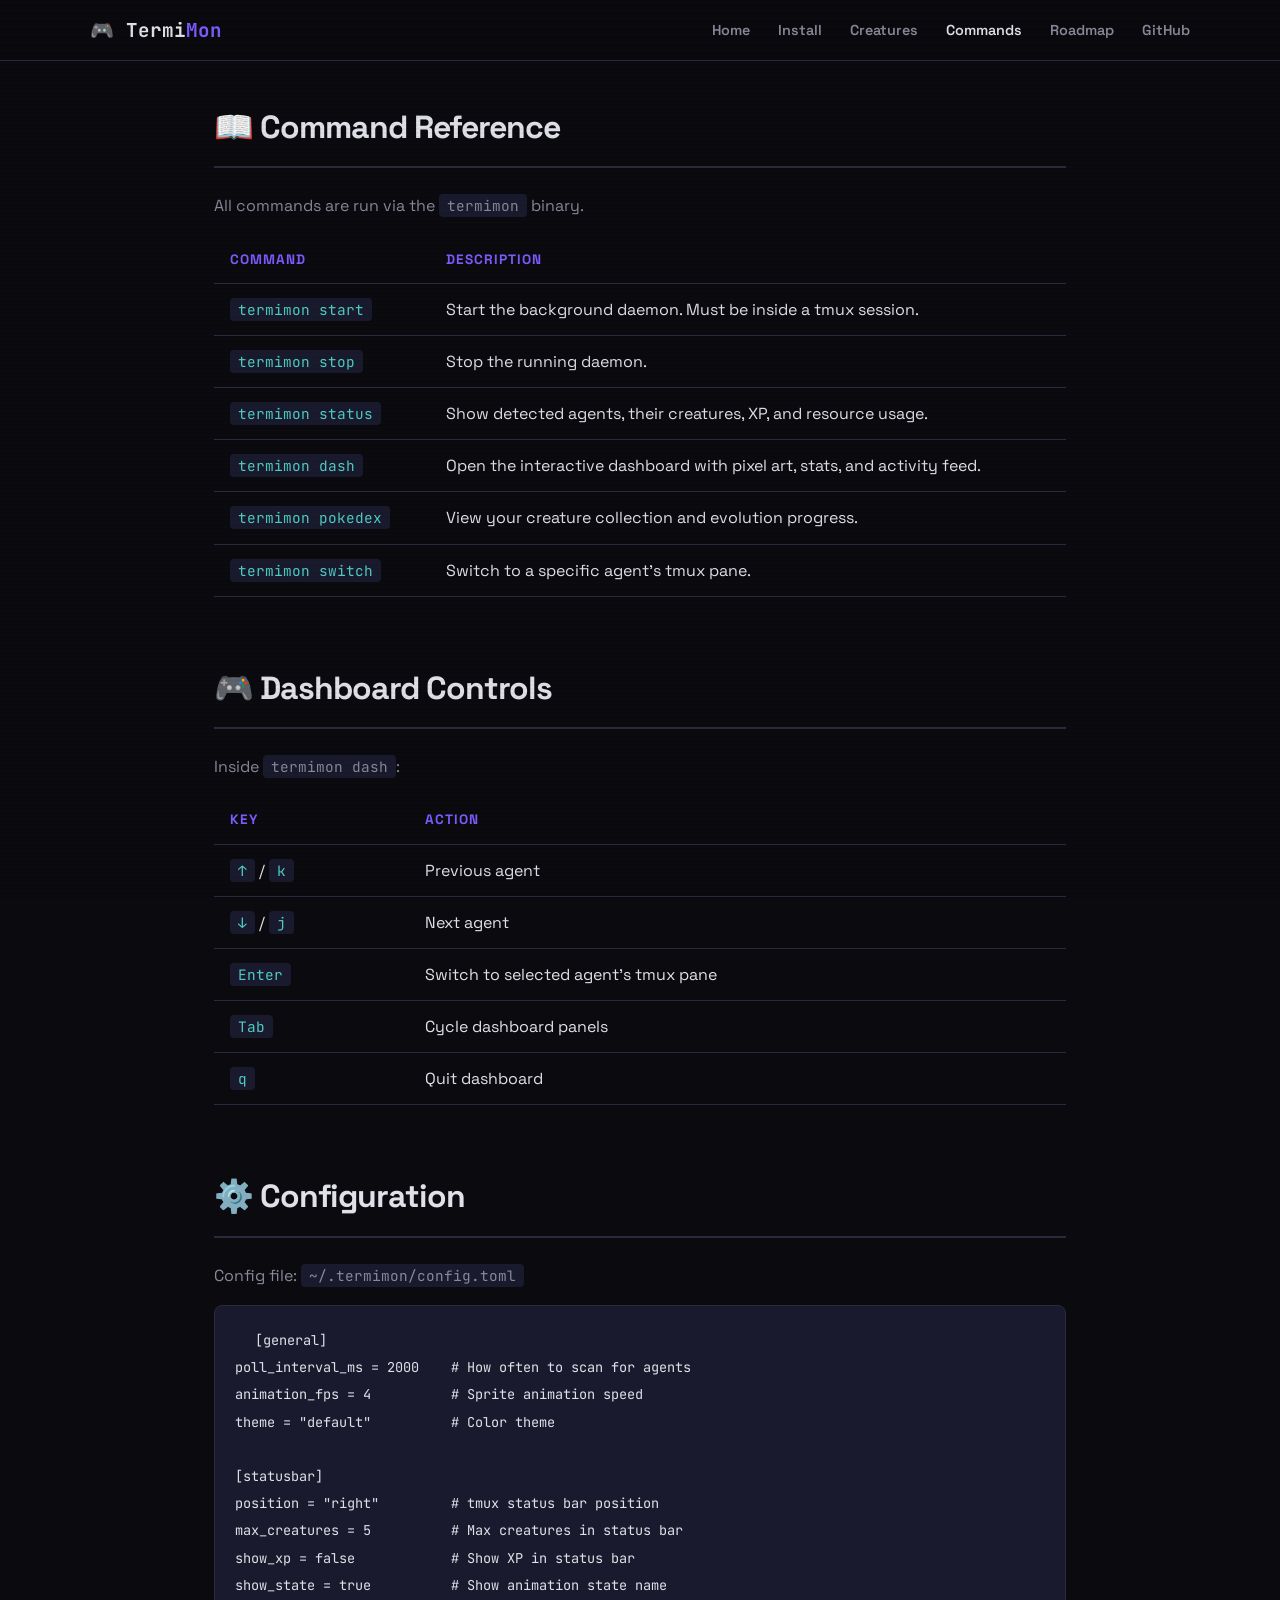
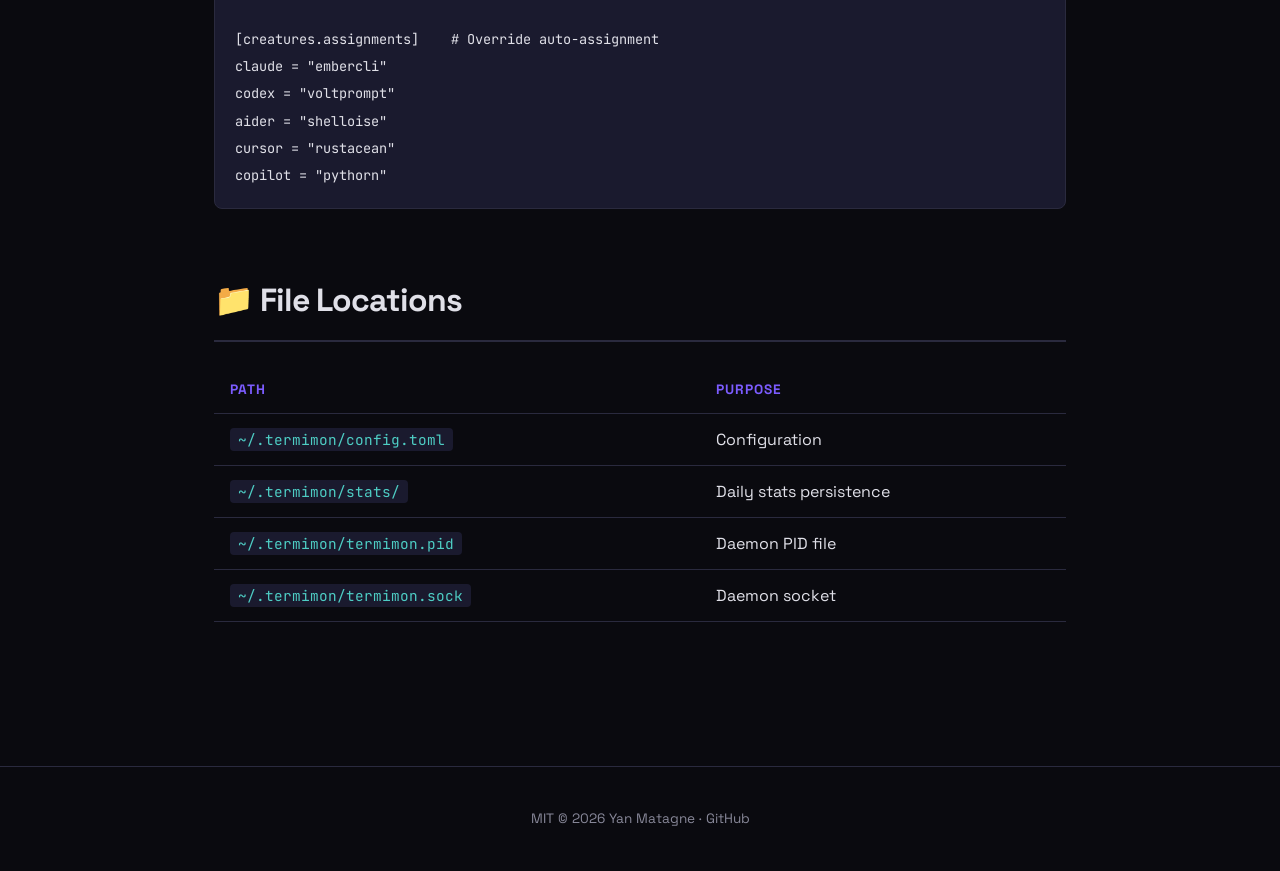
==== docs/commands.html @ b50f7424 "docs: add GitHub Pages site, updated README, and CONTRIBUTING.md - Dark-themed docs site with pixel " ====
<!DOCTYPE html>
<html lang="en">
<head>
  <meta charset="UTF-8">
  <meta name="viewport" content="width=device-width, initial-scale=1.0">
  <title>Commands — TermiMon</title>
  <link rel="stylesheet" href="assets/style.css">
</head>
<body>
  <nav>
    <div class="nav-inner">
      <div class="logo">🎮 Termi<span>Mon</span></div>
      <div class="links">
        <a href="index.html">Home</a>
        <a href="install.html">Install</a>
        <a href="creatures.html">Creatures</a>
        <a href="commands.html" class="active">Commands</a>
        <a href="roadmap.html">Roadmap</a>
        <a href="https://github.com/ymatagne/termimon">GitHub</a>
      </div>
    </div>
  </nav>

  <div class="container">
    <section>
      <h2>📖 Command Reference</h2>
      <p>All commands are run via the <code>termimon</code> binary.</p>

      <table class="cmd-table">
        <thead><tr><th>Command</th><th>Description</th></tr></thead>
        <tbody>
          <tr><td><code>termimon start</code></td><td>Start the background daemon. Must be inside a tmux session.</td></tr>
          <tr><td><code>termimon stop</code></td><td>Stop the running daemon.</td></tr>
          <tr><td><code>termimon status</code></td><td>Show detected agents, their creatures, XP, and resource usage.</td></tr>
          <tr><td><code>termimon dash</code></td><td>Open the interactive dashboard with pixel art, stats, and activity feed.</td></tr>
          <tr><td><code>termimon pokedex</code></td><td>View your creature collection and evolution progress.</td></tr>
          <tr><td><code>termimon switch</code></td><td>Switch to a specific agent's tmux pane.</td></tr>
        </tbody>
      </table>
    </section>

    <section>
      <h2>🎮 Dashboard Controls</h2>
      <p>Inside <code>termimon dash</code>:</p>
      <table class="cmd-table">
        <thead><tr><th>Key</th><th>Action</th></tr></thead>
        <tbody>
          <tr><td><code>↑</code> / <code>k</code></td><td>Previous agent</td></tr>
          <tr><td><code>↓</code> / <code>j</code></td><td>Next agent</td></tr>
          <tr><td><code>Enter</code></td><td>Switch to selected agent's tmux pane</td></tr>
          <tr><td><code>Tab</code></td><td>Cycle dashboard panels</td></tr>
          <tr><td><code>q</code></td><td>Quit dashboard</td></tr>
        </tbody>
      </table>
    </section>

    <section>
      <h2>⚙️ Configuration</h2>
      <p>Config file: <code>~/.termimon/config.toml</code></p>
      <pre><code>[general]
poll_interval_ms = 2000    # How often to scan for agents
animation_fps = 4          # Sprite animation speed
theme = "default"          # Color theme

[statusbar]
position = "right"         # tmux status bar position
max_creatures = 5          # Max creatures in status bar
show_xp = false            # Show XP in status bar
show_state = true          # Show animation state name

[creatures.assignments]    # Override auto-assignment
claude = "embercli"
codex = "voltprompt"
aider = "shelloise"
cursor = "rustacean"
copilot = "pythorn"</code></pre>
    </section>

    <section>
      <h2>📁 File Locations</h2>
      <table class="cmd-table">
        <thead><tr><th>Path</th><th>Purpose</th></tr></thead>
        <tbody>
          <tr><td><code>~/.termimon/config.toml</code></td><td>Configuration</td></tr>
          <tr><td><code>~/.termimon/stats/</code></td><td>Daily stats persistence</td></tr>
          <tr><td><code>~/.termimon/termimon.pid</code></td><td>Daemon PID file</td></tr>
          <tr><td><code>~/.termimon/termimon.sock</code></td><td>Daemon socket</td></tr>
        </tbody>
      </table>
    </section>
  </div>

  <footer>
    <p>MIT © 2026 Yan Matagne · <a href="https://github.com/ymatagne/termimon">GitHub</a></p>
  </footer>
</body>
</html>
---- docs/assets/style.css ----
@import url('https://fonts.googleapis.com/css2?family=JetBrains+Mono:wght@400;700&family=Space+Grotesk:wght@400;600;700&display=swap');

:root {
  --bg: #0a0a0f;
  --bg-card: #12121a;
  --bg-code: #1a1a2e;
  --border: #2a2a3e;
  --text: #e0e0e8;
  --text-dim: #888899;
  --accent: #7c5cff;
  --accent-glow: rgba(124, 92, 255, 0.3);
  --fire: #ff6b35;
  --electric: #ffd700;
  --water: #4ecdc4;
  --steel: #b8b8d0;
  --grass: #7bc74d;
  --dark: #9b59b6;
  --green: #4ecdc4;
}

* { margin: 0; padding: 0; box-sizing: border-box; }

html { scroll-behavior: smooth; }

body {
  font-family: 'Space Grotesk', sans-serif;
  background: var(--bg);
  color: var(--text);
  line-height: 1.7;
  min-height: 100vh;
}

/* Scanline overlay */
body::before {
  content: '';
  position: fixed;
  top: 0; left: 0; right: 0; bottom: 0;
  background: repeating-linear-gradient(
    0deg,
    transparent,
    transparent 2px,
    rgba(0,0,0,0.03) 2px,
    rgba(0,0,0,0.03) 4px
  );
  pointer-events: none;
  z-index: 1000;
}

a { color: var(--accent); text-decoration: none; transition: color 0.2s; }
a:hover { color: #9d84ff; }

code, pre {
  font-family: 'JetBrains Mono', monospace;
}

code {
  background: var(--bg-code);
  padding: 2px 8px;
  border-radius: 4px;
  font-size: 0.9em;
}

pre {
  background: var(--bg-code);
  border: 1px solid var(--border);
  border-radius: 8px;
  padding: 20px;
  overflow-x: auto;
  margin: 16px 0;
  position: relative;
}

pre code {
  background: none;
  padding: 0;
  font-size: 0.85em;
}

pre::before {
  content: '$ ';
  color: var(--accent);
  opacity: 0;
}

/* Nav */
nav {
  position: fixed;
  top: 0; left: 0; right: 0;
  background: rgba(10, 10, 15, 0.9);
  backdrop-filter: blur(10px);
  border-bottom: 1px solid var(--border);
  z-index: 100;
  padding: 0 24px;
}

nav .nav-inner {
  max-width: 1100px;
  margin: 0 auto;
  display: flex;
  align-items: center;
  justify-content: space-between;
  height: 60px;
}

nav .logo {
  font-family: 'JetBrains Mono', monospace;
  font-weight: 700;
  font-size: 1.2em;
  color: var(--text);
}

nav .logo span { color: var(--accent); }

nav .links { display: flex; gap: 28px; }
nav .links a {
  color: var(--text-dim);
  font-size: 0.9em;
  font-weight: 600;
  transition: color 0.2s;
}
nav .links a:hover, nav .links a.active { color: var(--text); }

/* Main content */
.container {
  max-width: 900px;
  margin: 0 auto;
  padding: 100px 24px 80px;
}

/* Hero */
.hero {
  text-align: center;
  padding: 80px 0 60px;
}

.hero h1 {
  font-size: 4em;
  font-weight: 700;
  margin-bottom: 8px;
  letter-spacing: -2px;
}

.hero .tagline {
  font-size: 1.3em;
  color: var(--text-dim);
  margin-bottom: 32px;
  font-family: 'JetBrains Mono', monospace;
}

.hero .pitch {
  font-size: 1.1em;
  color: var(--text);
  max-width: 600px;
  margin: 0 auto 40px;
}

.hero-install {
  background: var(--bg-code);
  border: 1px solid var(--border);
  border-radius: 8px;
  padding: 16px 24px;
  display: inline-block;
  font-family: 'JetBrains Mono', monospace;
  font-size: 0.95em;
  position: relative;
}

.hero-install .prompt { color: var(--accent); }
.hero-install .cmd { color: var(--green); }

/* Section */
section {
  margin-bottom: 64px;
}

section h2 {
  font-size: 2em;
  margin-bottom: 24px;
  padding-bottom: 12px;
  border-bottom: 2px solid var(--border);
  letter-spacing: -1px;
}

section h3 {
  font-size: 1.3em;
  margin: 24px 0 12px;
  color: var(--accent);
}

section p {
  margin-bottom: 16px;
  color: var(--text-dim);
}

/* Feature grid */
.features {
  display: grid;
  grid-template-columns: repeat(auto-fit, minmax(250px, 1fr));
  gap: 16px;
  margin: 24px 0;
}

.feature {
  background: var(--bg-card);
  border: 1px solid var(--border);
  border-radius: 8px;
  padding: 20px;
  transition: border-color 0.2s;
}

.feature:hover {
  border-color: var(--accent);
}

.feature .icon {
  font-size: 1.5em;
  margin-bottom: 8px;
}

.feature h4 {
  font-size: 1em;
  margin-bottom: 4px;
}

.feature p {
  font-size: 0.85em;
  color: var(--text-dim);
  margin: 0;
}

/* Creature cards */
.creatures-grid {
  display: grid;
  grid-template-columns: repeat(auto-fit, minmax(260px, 1fr));
  gap: 20px;
  margin: 24px 0;
}

.creature-card {
  background: var(--bg-card);
  border: 1px solid var(--border);
  border-radius: 12px;
  padding: 24px;
  text-align: center;
  transition: transform 0.2s, border-color 0.2s;
}

.creature-card:hover {
  transform: translateY(-4px);
  border-color: var(--accent);
}

.creature-card .sprite {
  font-size: 3em;
  margin-bottom: 12px;
  display: block;
}

.creature-card h3 {
  margin: 0 0 4px;
  font-size: 1.2em;
}

.creature-card .type {
  font-size: 0.8em;
  font-weight: 700;
  text-transform: uppercase;
  letter-spacing: 2px;
  margin-bottom: 8px;
  display: inline-block;
  padding: 2px 10px;
  border-radius: 4px;
}

.type-fire { color: var(--fire); background: rgba(255,107,53,0.1); }
.type-electric { color: var(--electric); background: rgba(255,215,0,0.1); }
.type-water { color: var(--water); background: rgba(78,205,196,0.1); }
.type-steel { color: var(--steel); background: rgba(184,184,208,0.1); }
.type-grass { color: var(--grass); background: rgba(123,199,77,0.1); }
.type-dark { color: var(--dark); background: rgba(155,89,182,0.1); }

.creature-card .agent {
  font-family: 'JetBrains Mono', monospace;
  font-size: 0.85em;
  color: var(--text-dim);
}

.creature-card .desc {
  font-size: 0.85em;
  color: var(--text-dim);
  margin-top: 8px;
}

/* Commands table */
.cmd-table {
  width: 100%;
  border-collapse: collapse;
  margin: 16px 0;
}

.cmd-table th, .cmd-table td {
  text-align: left;
  padding: 12px 16px;
  border-bottom: 1px solid var(--border);
}

.cmd-table th {
  color: var(--accent);
  font-size: 0.85em;
  text-transform: uppercase;
  letter-spacing: 1px;
}

.cmd-table td code {
  color: var(--green);
}

/* Roadmap */
.roadmap-item {
  display: flex;
  align-items: flex-start;
  gap: 12px;
  padding: 12px 0;
  border-bottom: 1px solid var(--border);
}

.roadmap-item .check {
  width: 20px;
  height: 20px;
  border-radius: 50%;
  border: 2px solid var(--border);
  flex-shrink: 0;
  margin-top: 2px;
  display: flex;
  align-items: center;
  justify-content: center;
  font-size: 0.7em;
}

.roadmap-item.done .check {
  background: var(--accent);
  border-color: var(--accent);
  color: white;
}

/* Buttons */
.btn {
  display: inline-block;
  padding: 12px 28px;
  border-radius: 8px;
  font-weight: 600;
  font-size: 0.95em;
  transition: all 0.2s;
  margin: 4px;
}

.btn-primary {
  background: var(--accent);
  color: white;
}

.btn-primary:hover {
  background: #6b48e8;
  color: white;
  box-shadow: 0 0 20px var(--accent-glow);
}

.btn-outline {
  border: 1px solid var(--border);
  color: var(--text);
}

.btn-outline:hover {
  border-color: var(--accent);
  color: var(--accent);
}

/* Footer */
footer {
  text-align: center;
  padding: 40px 24px;
  border-top: 1px solid var(--border);
  color: var(--text-dim);
  font-size: 0.85em;
}

footer a { color: var(--text-dim); }
footer a:hover { color: var(--accent); }

/* Responsive */
@media (max-width: 600px) {
  .hero h1 { font-size: 2.5em; }
  .hero .tagline { font-size: 1em; }
  nav .links { gap: 16px; }
  nav .links a { font-size: 0.8em; }
  .creatures-grid { grid-template-columns: 1fr; }
}
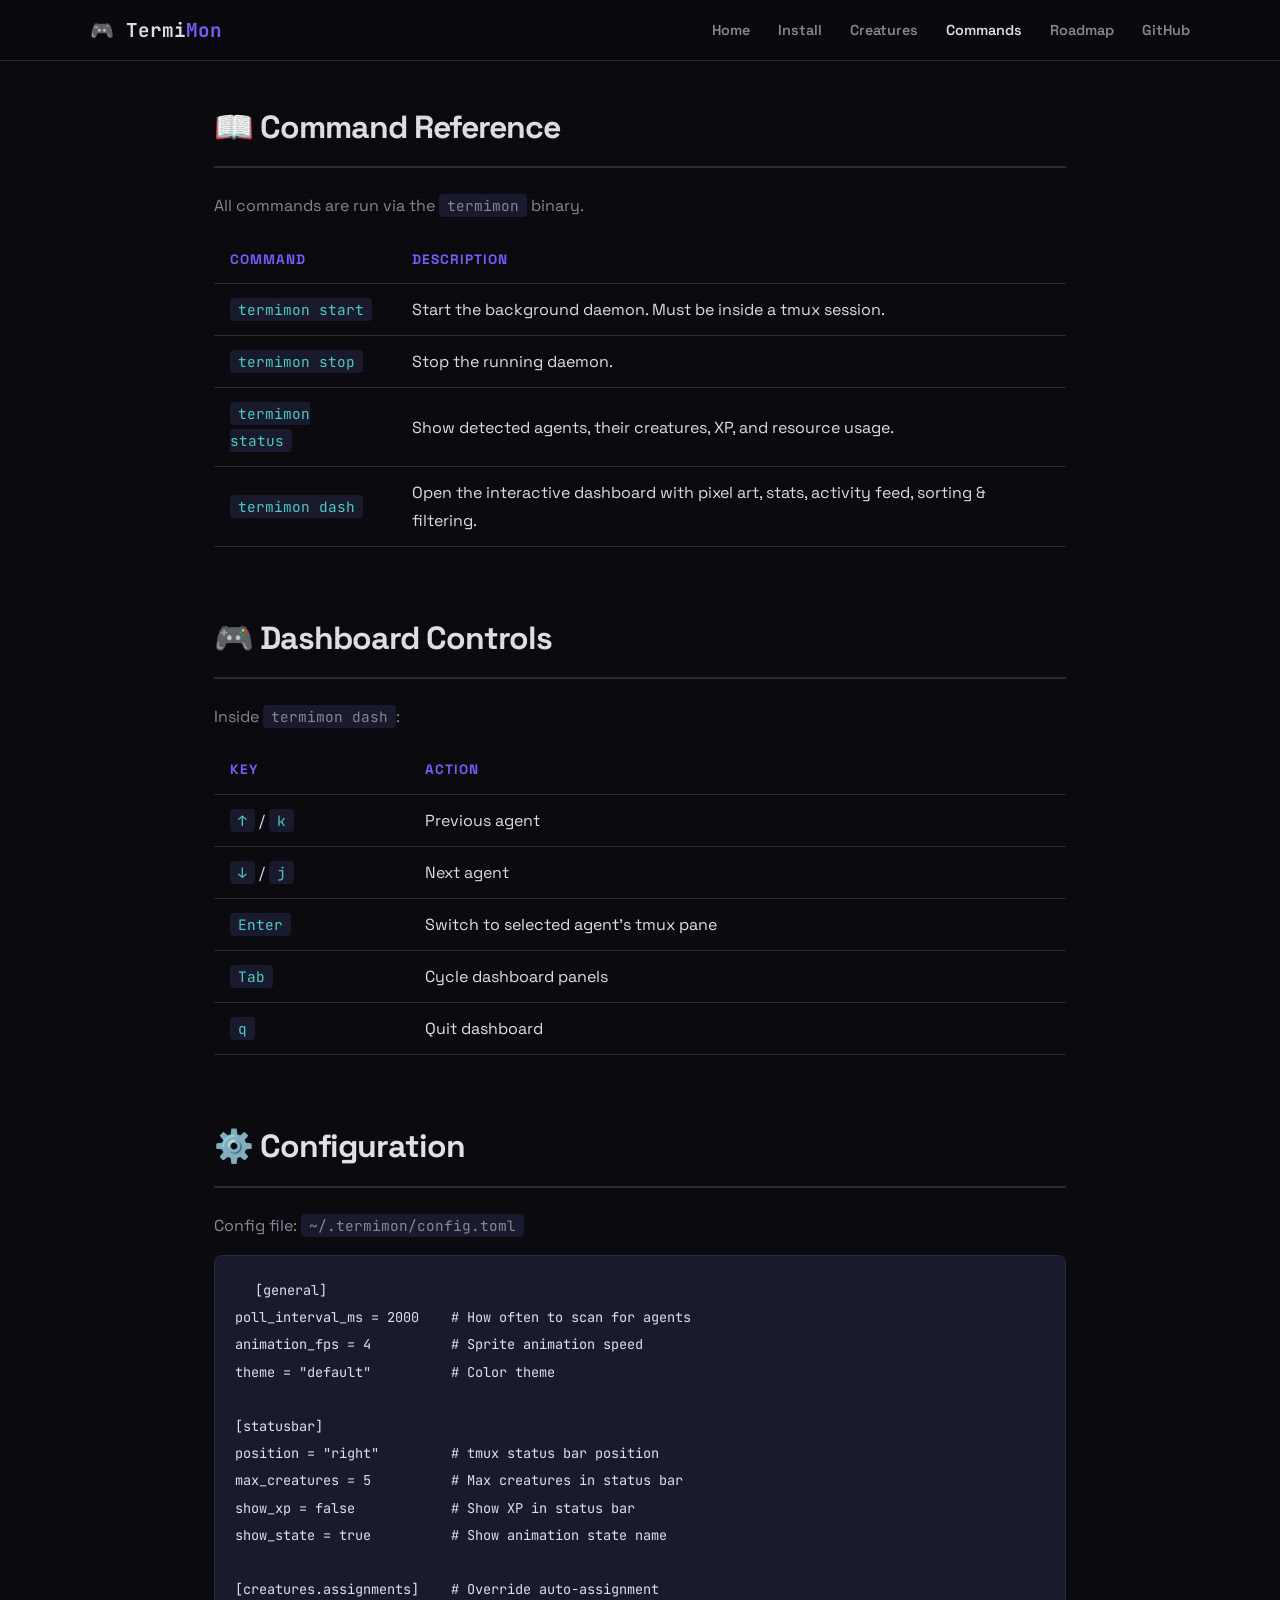
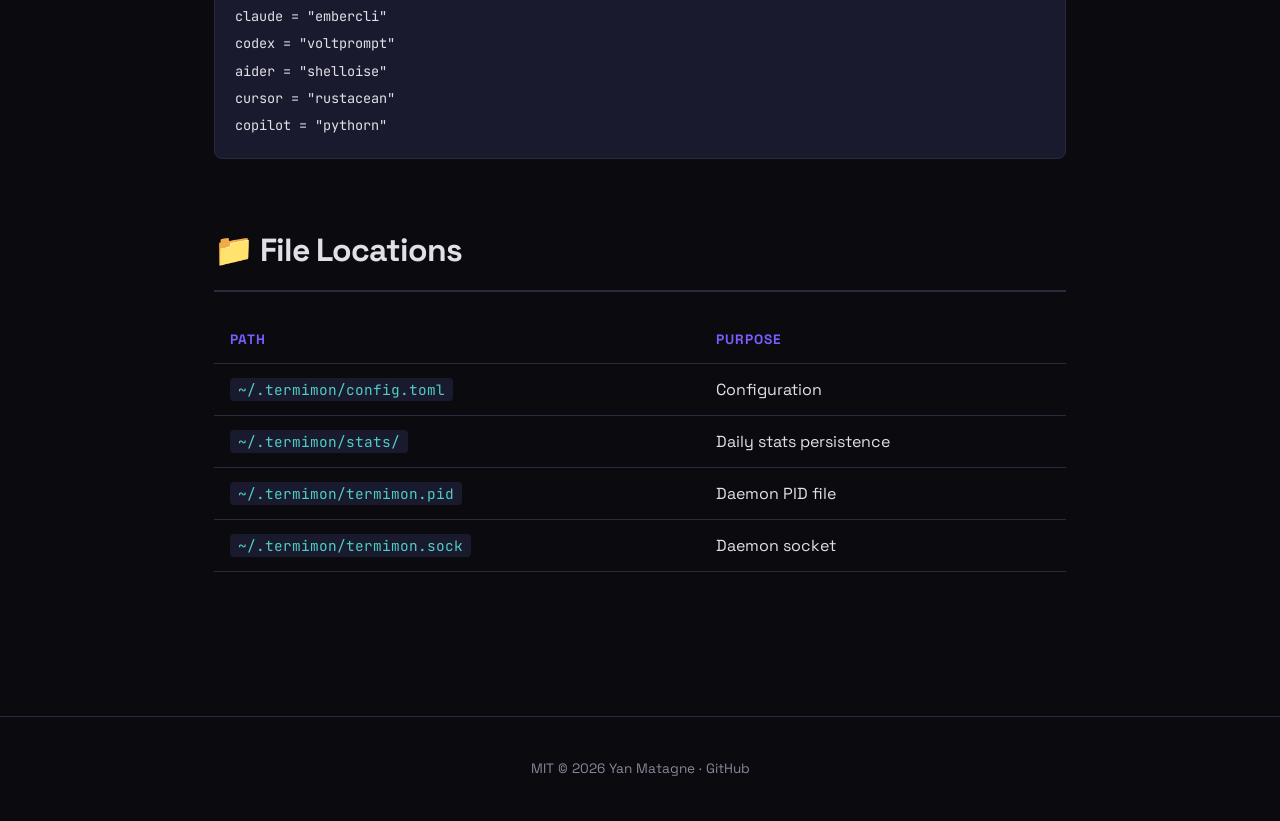
==== commit 5f36b2a3: "docs: update all documentation for v0.3.1 - README.md: full rewrite with evolution table, updated fe" ====
--- a/docs/commands.html
+++ b/docs/commands.html
@@ -32,9 +32,7 @@
           <tr><td><code>termimon start</code></td><td>Start the background daemon. Must be inside a tmux session.</td></tr>
           <tr><td><code>termimon stop</code></td><td>Stop the running daemon.</td></tr>
           <tr><td><code>termimon status</code></td><td>Show detected agents, their creatures, XP, and resource usage.</td></tr>
-          <tr><td><code>termimon dash</code></td><td>Open the interactive dashboard with pixel art, stats, and activity feed.</td></tr>
-          <tr><td><code>termimon pokedex</code></td><td>View your creature collection and evolution progress.</td></tr>
-          <tr><td><code>termimon switch</code></td><td>Switch to a specific agent's tmux pane.</td></tr>
+          <tr><td><code>termimon dash</code></td><td>Open the interactive dashboard with pixel art, stats, activity feed, sorting &amp; filtering.</td></tr>
         </tbody>
       </table>
     </section>
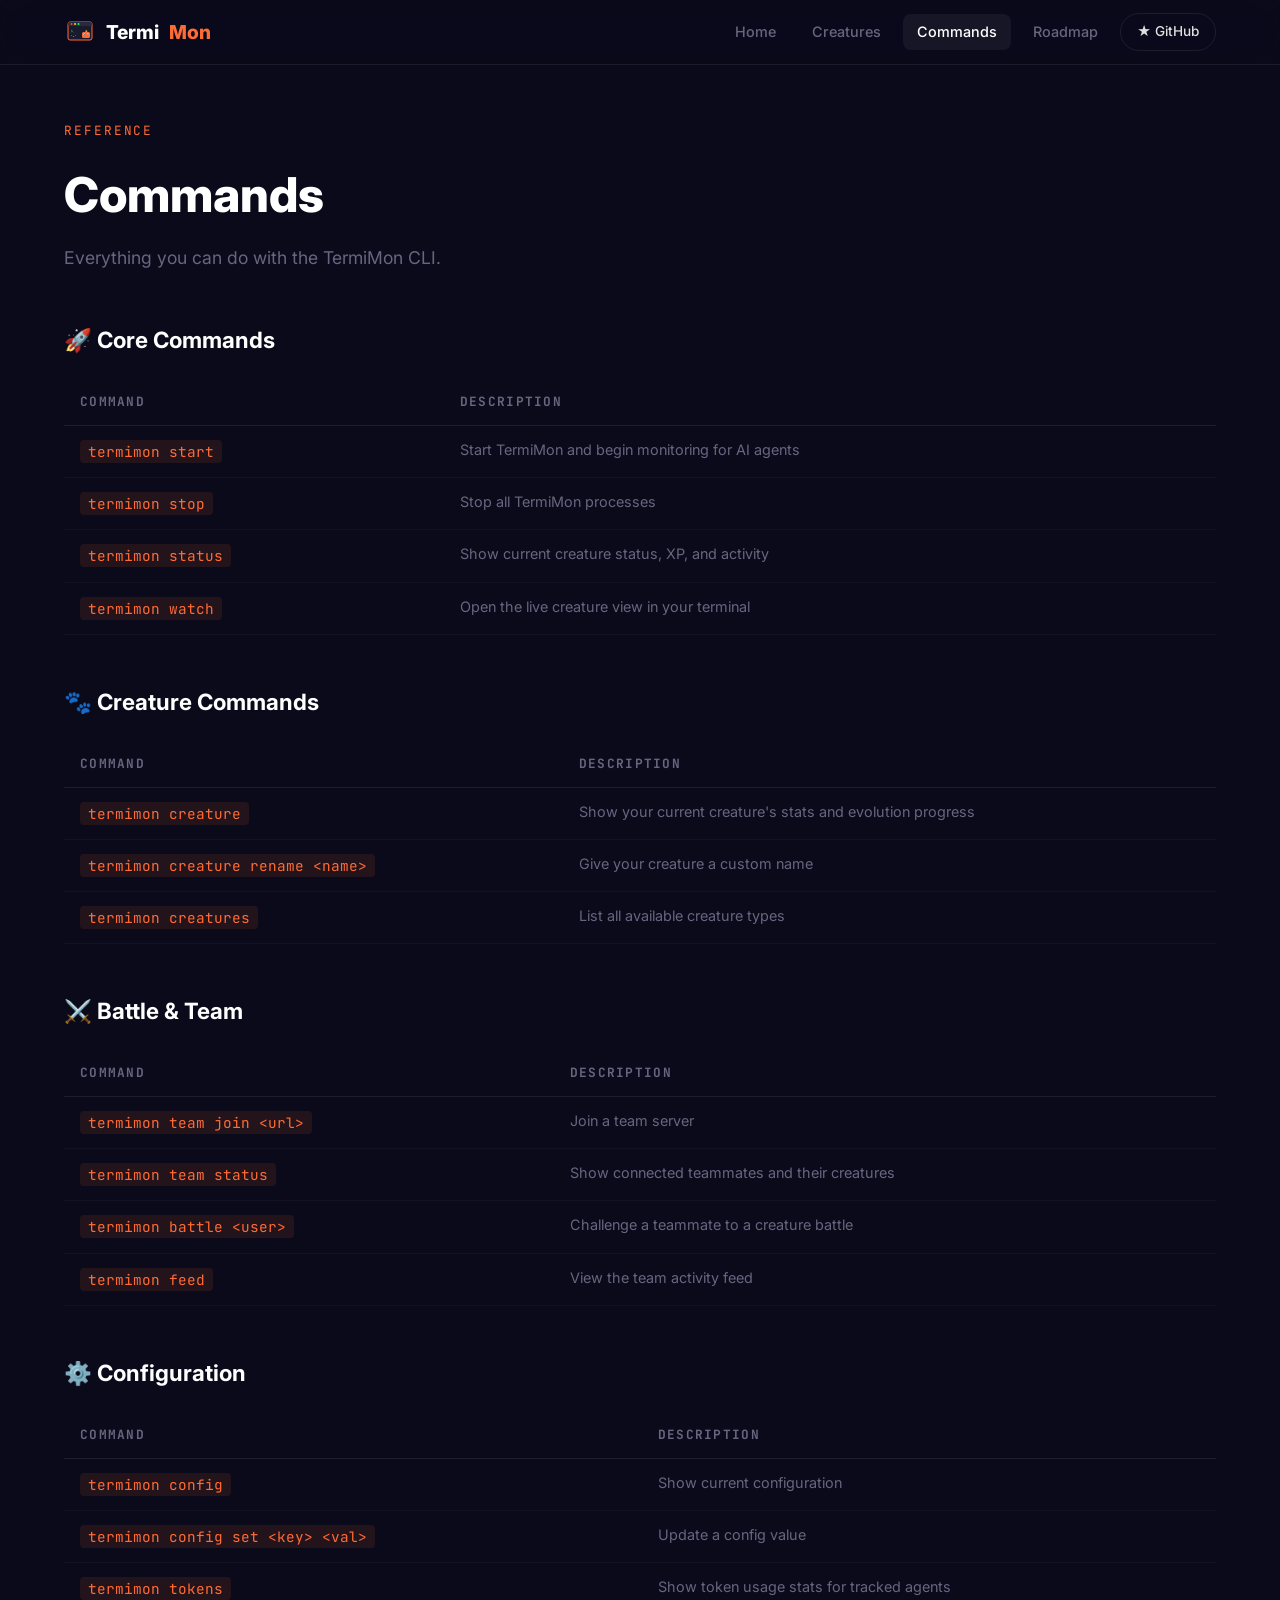
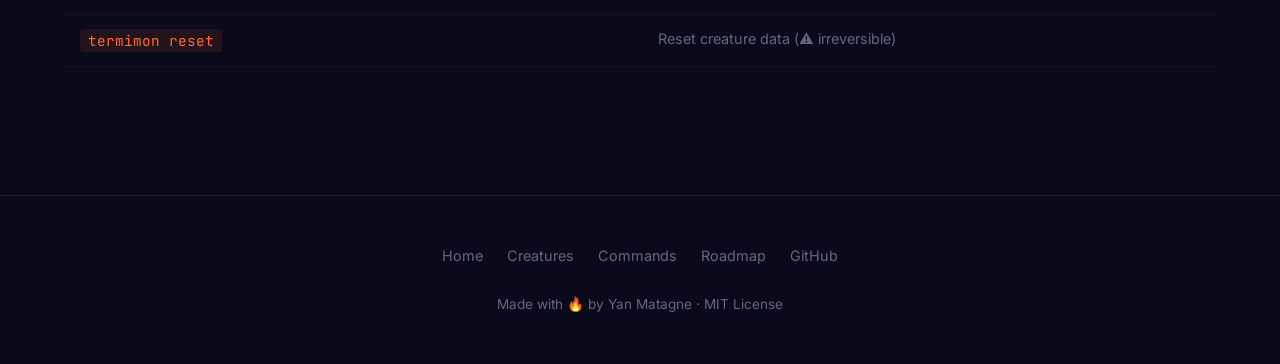
==== commit 0ec3488e: "✨ Complete site redesign: dark gaming aesthetic, CSS pixel creatures, glass-morphism cards, scroll a" ====
--- a/docs/commands.html
+++ b/docs/commands.html
@@ -4,92 +4,99 @@
   <meta charset="UTF-8">
   <meta name="viewport" content="width=device-width, initial-scale=1.0">
   <title>Commands — TermiMon</title>
+  <link rel="icon" href="assets/logo.svg" type="image/svg+xml">
   <link rel="stylesheet" href="assets/style.css">
 </head>
 <body>
   <nav>
     <div class="nav-inner">
-      <div class="logo">🎮 Termi<span>Mon</span></div>
-      <div class="links">
+      <a href="index.html" class="logo"><img src="assets/logo.svg" alt="">Termi<span>Mon</span></a>
+      <div class="nav-links" id="navLinks">
         <a href="index.html">Home</a>
-        <a href="install.html">Install</a>
         <a href="creatures.html">Creatures</a>
         <a href="commands.html" class="active">Commands</a>
         <a href="roadmap.html">Roadmap</a>
-        <a href="https://github.com/ymatagne/termimon">GitHub</a>
+        <a href="https://github.com/ymatagne/termimon" class="gh-link">★ GitHub</a>
       </div>
+      <button class="mobile-toggle" onclick="document.getElementById('navLinks').classList.toggle('open')">☰</button>
     </div>
   </nav>
 
-  <div class="container">
-    <section>
-      <h2>📖 Command Reference</h2>
-      <p>All commands are run via the <code>termimon</code> binary.</p>
+  <div class="page-content">
+    <div class="section-label">Reference</div>
+    <h1>Commands</h1>
+    <p class="page-desc">Everything you can do with the TermiMon CLI.</p>
 
+    <div class="cmd-section reveal">
+      <h2>🚀 Core Commands</h2>
       <table class="cmd-table">
         <thead><tr><th>Command</th><th>Description</th></tr></thead>
         <tbody>
-          <tr><td><code>termimon start</code></td><td>Start the background daemon. Must be inside a tmux session.</td></tr>
-          <tr><td><code>termimon stop</code></td><td>Stop the running daemon.</td></tr>
-          <tr><td><code>termimon status</code></td><td>Show detected agents, their creatures, XP, and resource usage.</td></tr>
-          <tr><td><code>termimon dash</code></td><td>Open the interactive dashboard with pixel art, stats, activity feed, sorting &amp; filtering.</td></tr>
+          <tr><td><code>termimon start</code></td><td class="desc">Start TermiMon and begin monitoring for AI agents</td></tr>
+          <tr><td><code>termimon stop</code></td><td class="desc">Stop all TermiMon processes</td></tr>
+          <tr><td><code>termimon status</code></td><td class="desc">Show current creature status, XP, and activity</td></tr>
+          <tr><td><code>termimon watch</code></td><td class="desc">Open the live creature view in your terminal</td></tr>
         </tbody>
       </table>
-    </section>
+    </div>
 
-    <section>
-      <h2>🎮 Dashboard Controls</h2>
-      <p>Inside <code>termimon dash</code>:</p>
+    <div class="cmd-section reveal">
+      <h2>🐾 Creature Commands</h2>
       <table class="cmd-table">
-        <thead><tr><th>Key</th><th>Action</th></tr></thead>
+        <thead><tr><th>Command</th><th>Description</th></tr></thead>
         <tbody>
-          <tr><td><code>↑</code> / <code>k</code></td><td>Previous agent</td></tr>
-          <tr><td><code>↓</code> / <code>j</code></td><td>Next agent</td></tr>
-          <tr><td><code>Enter</code></td><td>Switch to selected agent's tmux pane</td></tr>
-          <tr><td><code>Tab</code></td><td>Cycle dashboard panels</td></tr>
-          <tr><td><code>q</code></td><td>Quit dashboard</td></tr>
+          <tr><td><code>termimon creature</code></td><td class="desc">Show your current creature's stats and evolution progress</td></tr>
+          <tr><td><code>termimon creature rename &lt;name&gt;</code></td><td class="desc">Give your creature a custom name</td></tr>
+          <tr><td><code>termimon creatures</code></td><td class="desc">List all available creature types</td></tr>
         </tbody>
       </table>
-    </section>
+    </div>
 
-    <section>
-      <h2>⚙️ Configuration</h2>
-      <p>Config file: <code>~/.termimon/config.toml</code></p>
-      <pre><code>[general]
-poll_interval_ms = 2000    # How often to scan for agents
-animation_fps = 4          # Sprite animation speed
-theme = "default"          # Color theme
-
-[statusbar]
-position = "right"         # tmux status bar position
-max_creatures = 5          # Max creatures in status bar
-show_xp = false            # Show XP in status bar
-show_state = true          # Show animation state name
-
-[creatures.assignments]    # Override auto-assignment
-claude = "embercli"
-codex = "voltprompt"
-aider = "shelloise"
-cursor = "rustacean"
-copilot = "pythorn"</code></pre>
-    </section>
-
-    <section>
-      <h2>📁 File Locations</h2>
+    <div class="cmd-section reveal">
+      <h2>⚔️ Battle &amp; Team</h2>
       <table class="cmd-table">
-        <thead><tr><th>Path</th><th>Purpose</th></tr></thead>
+        <thead><tr><th>Command</th><th>Description</th></tr></thead>
         <tbody>
-          <tr><td><code>~/.termimon/config.toml</code></td><td>Configuration</td></tr>
-          <tr><td><code>~/.termimon/stats/</code></td><td>Daily stats persistence</td></tr>
-          <tr><td><code>~/.termimon/termimon.pid</code></td><td>Daemon PID file</td></tr>
-          <tr><td><code>~/.termimon/termimon.sock</code></td><td>Daemon socket</td></tr>
+          <tr><td><code>termimon team join &lt;url&gt;</code></td><td class="desc">Join a team server</td></tr>
+          <tr><td><code>termimon team status</code></td><td class="desc">Show connected teammates and their creatures</td></tr>
+          <tr><td><code>termimon battle &lt;user&gt;</code></td><td class="desc">Challenge a teammate to a creature battle</td></tr>
+          <tr><td><code>termimon feed</code></td><td class="desc">View the team activity feed</td></tr>
         </tbody>
       </table>
-    </section>
+    </div>
+
+    <div class="cmd-section reveal">
+      <h2>⚙️ Configuration</h2>
+      <table class="cmd-table">
+        <thead><tr><th>Command</th><th>Description</th></tr></thead>
+        <tbody>
+          <tr><td><code>termimon config</code></td><td class="desc">Show current configuration</td></tr>
+          <tr><td><code>termimon config set &lt;key&gt; &lt;val&gt;</code></td><td class="desc">Update a config value</td></tr>
+          <tr><td><code>termimon tokens</code></td><td class="desc">Show token usage stats for tracked agents</td></tr>
+          <tr><td><code>termimon reset</code></td><td class="desc">Reset creature data (⚠️ irreversible)</td></tr>
+        </tbody>
+      </table>
+    </div>
   </div>
 
   <footer>
-    <p>MIT © 2026 Yan Matagne · <a href="https://github.com/ymatagne/termimon">GitHub</a></p>
+    <div class="footer-inner">
+      <div class="footer-links">
+        <a href="index.html">Home</a>
+        <a href="creatures.html">Creatures</a>
+        <a href="commands.html">Commands</a>
+        <a href="roadmap.html">Roadmap</a>
+        <a href="https://github.com/ymatagne/termimon">GitHub</a>
+      </div>
+      <p class="footer-credit">Made with <span class="fire">🔥</span> by Yan Matagne · MIT License</p>
+    </div>
   </footer>
+
+  <script>
+    const observer = new IntersectionObserver((entries) => {
+      entries.forEach(e => { if (e.isIntersecting) e.target.classList.add('visible'); });
+    }, { threshold: 0.1 });
+    document.querySelectorAll('.reveal').forEach(el => observer.observe(el));
+  </script>
 </body>
-</html>
+</html>
--- a/docs/assets/style.css
+++ b/docs/assets/style.css
@@ -1,397 +1,1090 @@
-@import url('https://fonts.googleapis.com/css2?family=JetBrains+Mono:wght@400;700&family=Space+Grotesk:wght@400;600;700&display=swap');
+@import url('https://fonts.googleapis.com/css2?family=Inter:wght@400;500;600;700;800;900&family=JetBrains+Mono:wght@400;500;700&display=swap');
 
 :root {
-  --bg: #0a0a0f;
-  --bg-card: #12121a;
-  --bg-code: #1a1a2e;
-  --border: #2a2a3e;
-  --text: #e0e0e8;
-  --text-dim: #888899;
-  --accent: #7c5cff;
-  --accent-glow: rgba(124, 92, 255, 0.3);
+  --bg: #0a0a1a;
+  --bg-card: rgba(255,255,255,0.03);
+  --bg-glass: rgba(255,255,255,0.05);
+  --bg-code: #0d0d24;
+  --border: rgba(255,255,255,0.08);
+  --border-glow: rgba(255,107,53,0.3);
+  --text: #e0e0e0;
+  --text-dim: #666680;
+  --text-bright: #ffffff;
   --fire: #ff6b35;
   --electric: #ffd700;
-  --water: #4ecdc4;
-  --steel: #b8b8d0;
-  --grass: #7bc74d;
+  --water: #00bfff;
+  --grass: #00ff88;
   --dark: #9b59b6;
-  --green: #4ecdc4;
+  --rust: #e74c3c;
+  --accent: #ff00ff;
+  --accent-glow: rgba(255,0,255,0.2);
+  --fire-glow: rgba(255,107,53,0.4);
+  --card-radius: 20px;
+  --section-gap: 120px;
 }
 
 * { margin: 0; padding: 0; box-sizing: border-box; }
-
 html { scroll-behavior: smooth; }
 
 body {
-  font-family: 'Space Grotesk', sans-serif;
+  font-family: 'Inter', -apple-system, sans-serif;
   background: var(--bg);
   color: var(--text);
   line-height: 1.7;
-  min-height: 100vh;
-}
-
-/* Scanline overlay */
-body::before {
-  content: '';
-  position: fixed;
-  top: 0; left: 0; right: 0; bottom: 0;
-  background: repeating-linear-gradient(
-    0deg,
-    transparent,
-    transparent 2px,
-    rgba(0,0,0,0.03) 2px,
-    rgba(0,0,0,0.03) 4px
-  );
-  pointer-events: none;
-  z-index: 1000;
-}
-
-a { color: var(--accent); text-decoration: none; transition: color 0.2s; }
-a:hover { color: #9d84ff; }
-
-code, pre {
+  overflow-x: hidden;
+  -webkit-font-smoothing: antialiased;
+}
+
+code, .mono, .terminal-block {
   font-family: 'JetBrains Mono', monospace;
 }
 
-code {
-  background: var(--bg-code);
-  padding: 2px 8px;
-  border-radius: 4px;
-  font-size: 0.9em;
-}
-
-pre {
-  background: var(--bg-code);
-  border: 1px solid var(--border);
-  border-radius: 8px;
-  padding: 20px;
-  overflow-x: auto;
-  margin: 16px 0;
-  position: relative;
-}
-
-pre code {
-  background: none;
-  padding: 0;
-  font-size: 0.85em;
-}
-
-pre::before {
-  content: '$ ';
-  color: var(--accent);
-  opacity: 0;
-}
-
-/* Nav */
+/* ============ NAV ============ */
 nav {
   position: fixed;
-  top: 0; left: 0; right: 0;
-  background: rgba(10, 10, 15, 0.9);
+  top: 0;
+  left: 0;
+  right: 0;
+  z-index: 1000;
+  backdrop-filter: blur(20px) saturate(180%);
+  -webkit-backdrop-filter: blur(20px) saturate(180%);
+  background: rgba(10,10,26,0.8);
+  border-bottom: 1px solid var(--border);
+  transition: all 0.3s ease;
+}
+
+.nav-inner {
+  max-width: 1200px;
+  margin: 0 auto;
+  padding: 0 24px;
+  height: 64px;
+  display: flex;
+  align-items: center;
+  justify-content: space-between;
+}
+
+.logo {
+  display: flex;
+  align-items: center;
+  gap: 10px;
+  font-weight: 800;
+  font-size: 1.2rem;
+  color: var(--text-bright);
+  text-decoration: none;
+}
+
+.logo img {
+  width: 32px;
+  height: 32px;
+}
+
+.logo span {
+  color: var(--fire);
+}
+
+.nav-links {
+  display: flex;
+  gap: 8px;
+  align-items: center;
+}
+
+.nav-links a {
+  color: var(--text-dim);
+  text-decoration: none;
+  font-size: 0.9rem;
+  font-weight: 500;
+  padding: 6px 14px;
+  border-radius: 8px;
+  transition: all 0.2s;
+}
+
+.nav-links a:hover, .nav-links a.active {
+  color: var(--text-bright);
+  background: var(--bg-glass);
+}
+
+.nav-links .gh-link {
+  color: var(--text);
+  border: 1px solid var(--border);
+  padding: 6px 16px;
+  border-radius: 999px;
+  font-size: 0.85rem;
+}
+
+.nav-links .gh-link:hover {
+  border-color: var(--fire);
+  color: var(--fire);
+}
+
+.mobile-toggle {
+  display: none;
+  background: none;
+  border: none;
+  color: var(--text);
+  font-size: 1.5rem;
+  cursor: pointer;
+}
+
+/* ============ HERO ============ */
+.hero {
+  min-height: 100vh;
+  display: flex;
+  flex-direction: column;
+  align-items: center;
+  justify-content: center;
+  text-align: center;
+  padding: 120px 24px 80px;
+  position: relative;
+  overflow: hidden;
+}
+
+.hero::before {
+  content: '';
+  position: absolute;
+  top: -50%;
+  left: 50%;
+  transform: translateX(-50%);
+  width: 800px;
+  height: 800px;
+  background: radial-gradient(circle, rgba(255,107,53,0.12) 0%, rgba(157,78,221,0.06) 40%, transparent 70%);
+  pointer-events: none;
+}
+
+.hero::after {
+  content: '';
+  position: absolute;
+  bottom: 0;
+  left: 0;
+  right: 0;
+  height: 200px;
+  background: linear-gradient(to top, var(--bg), transparent);
+  pointer-events: none;
+}
+
+.hero-badge {
+  display: inline-flex;
+  align-items: center;
+  gap: 8px;
+  padding: 6px 16px;
+  border-radius: 999px;
+  border: 1px solid var(--border);
+  background: var(--bg-glass);
+  font-size: 0.85rem;
+  color: var(--text-dim);
+  margin-bottom: 32px;
   backdrop-filter: blur(10px);
-  border-bottom: 1px solid var(--border);
-  z-index: 100;
+}
+
+.hero-badge .dot {
+  width: 6px;
+  height: 6px;
+  border-radius: 50%;
+  background: var(--grass);
+  animation: pulse-dot 2s infinite;
+}
+
+@keyframes pulse-dot {
+  0%, 100% { opacity: 1; }
+  50% { opacity: 0.3; }
+}
+
+.hero h1 {
+  font-size: clamp(3.5rem, 10vw, 7rem);
+  font-weight: 900;
+  letter-spacing: -0.03em;
+  line-height: 1;
+  margin-bottom: 16px;
+  background: linear-gradient(135deg, var(--text-bright) 0%, var(--fire) 50%, var(--accent) 100%);
+  -webkit-background-clip: text;
+  -webkit-text-fill-color: transparent;
+  background-clip: text;
+  position: relative;
+}
+
+.hero h1::after {
+  content: 'TermiMon';
+  position: absolute;
+  top: 0;
+  left: 0;
+  right: 0;
+  background: linear-gradient(135deg, var(--text-bright) 0%, var(--fire) 50%, var(--accent) 100%);
+  -webkit-background-clip: text;
+  -webkit-text-fill-color: transparent;
+  background-clip: text;
+  filter: blur(40px);
+  opacity: 0.5;
+  pointer-events: none;
+}
+
+.hero .tagline {
+  font-size: clamp(1.1rem, 3vw, 1.5rem);
+  color: var(--text-dim);
+  font-weight: 400;
+  max-width: 500px;
+  margin-bottom: 20px;
+}
+
+.hero .pitch {
+  font-size: 1rem;
+  color: var(--text-dim);
+  max-width: 600px;
+  line-height: 1.8;
+  margin-bottom: 40px;
+}
+
+/* Floating creatures in hero */
+.hero-creatures {
+  display: flex;
+  gap: 32px;
+  margin-bottom: 48px;
+  flex-wrap: wrap;
+  justify-content: center;
+}
+
+.hero-creature {
+  animation: float 3s ease-in-out infinite;
+  position: relative;
+}
+
+.hero-creature:nth-child(2) { animation-delay: -0.5s; }
+.hero-creature:nth-child(3) { animation-delay: -1s; }
+.hero-creature:nth-child(4) { animation-delay: -1.5s; }
+.hero-creature:nth-child(5) { animation-delay: -2s; }
+.hero-creature:nth-child(6) { animation-delay: -2.5s; }
+
+@keyframes float {
+  0%, 100% { transform: translateY(0); }
+  50% { transform: translateY(-12px); }
+}
+
+/* Buttons */
+.btn-row {
+  display: flex;
+  gap: 16px;
+  flex-wrap: wrap;
+  justify-content: center;
+  position: relative;
+  z-index: 1;
+}
+
+.btn {
+  display: inline-flex;
+  align-items: center;
+  gap: 8px;
+  padding: 14px 28px;
+  border-radius: 12px;
+  font-size: 1rem;
+  font-weight: 600;
+  text-decoration: none;
+  transition: all 0.3s ease;
+  cursor: pointer;
+  border: none;
+}
+
+.btn-primary {
+  background: linear-gradient(135deg, var(--fire), #ff3366);
+  color: #fff;
+  box-shadow: 0 4px 24px rgba(255,107,53,0.3);
+}
+
+.btn-primary:hover {
+  transform: translateY(-2px);
+  box-shadow: 0 8px 32px rgba(255,107,53,0.4);
+}
+
+.btn-outline {
+  background: transparent;
+  color: var(--text);
+  border: 1px solid var(--border);
+}
+
+.btn-outline:hover {
+  border-color: var(--text-dim);
+  background: var(--bg-glass);
+  transform: translateY(-2px);
+}
+
+/* ============ SECTIONS ============ */
+section {
+  max-width: 1200px;
+  margin: 0 auto;
   padding: 0 24px;
-}
-
-nav .nav-inner {
-  max-width: 1100px;
-  margin: 0 auto;
-  display: flex;
-  align-items: center;
-  justify-content: space-between;
-  height: 60px;
-}
-
-nav .logo {
+  margin-bottom: var(--section-gap);
+}
+
+.section-label {
   font-family: 'JetBrains Mono', monospace;
+  font-size: 0.8rem;
+  text-transform: uppercase;
+  letter-spacing: 0.15em;
+  color: var(--fire);
+  margin-bottom: 12px;
+}
+
+.section-title {
+  font-size: clamp(2rem, 5vw, 3rem);
+  font-weight: 800;
+  letter-spacing: -0.02em;
+  color: var(--text-bright);
+  margin-bottom: 16px;
+}
+
+.section-desc {
+  font-size: 1.1rem;
+  color: var(--text-dim);
+  max-width: 600px;
+  line-height: 1.8;
+  margin-bottom: 48px;
+}
+
+/* ============ FEATURE CARDS ============ */
+.features-grid {
+  display: grid;
+  grid-template-columns: repeat(auto-fit, minmax(320px, 1fr));
+  gap: 20px;
+}
+
+.feature-card {
+  padding: 32px;
+  border-radius: var(--card-radius);
+  border: 1px solid var(--border);
+  background: var(--bg-card);
+  backdrop-filter: blur(10px);
+  transition: all 0.3s ease;
+  position: relative;
+  overflow: hidden;
+}
+
+.feature-card::before {
+  content: '';
+  position: absolute;
+  top: 0;
+  left: 0;
+  right: 0;
+  height: 1px;
+  background: linear-gradient(90deg, transparent, rgba(255,107,53,0.3), transparent);
+  opacity: 0;
+  transition: opacity 0.3s;
+}
+
+.feature-card:hover {
+  border-color: rgba(255,107,53,0.2);
+  transform: translateY(-4px);
+  background: rgba(255,255,255,0.04);
+}
+
+.feature-card:hover::before {
+  opacity: 1;
+}
+
+.feature-icon {
+  width: 48px;
+  height: 48px;
+  border-radius: 12px;
+  display: flex;
+  align-items: center;
+  justify-content: center;
+  font-size: 1.4rem;
+  margin-bottom: 20px;
+  background: var(--bg-glass);
+  border: 1px solid var(--border);
+}
+
+.feature-card h3 {
+  font-size: 1.15rem;
   font-weight: 700;
-  font-size: 1.2em;
-  color: var(--text);
-}
-
-nav .logo span { color: var(--accent); }
-
-nav .links { display: flex; gap: 28px; }
-nav .links a {
-  color: var(--text-dim);
-  font-size: 0.9em;
-  font-weight: 600;
-  transition: color 0.2s;
-}
-nav .links a:hover, nav .links a.active { color: var(--text); }
-
-/* Main content */
-.container {
-  max-width: 900px;
-  margin: 0 auto;
-  padding: 100px 24px 80px;
-}
-
-/* Hero */
-.hero {
-  text-align: center;
-  padding: 80px 0 60px;
-}
-
-.hero h1 {
-  font-size: 4em;
-  font-weight: 700;
+  color: var(--text-bright);
   margin-bottom: 8px;
-  letter-spacing: -2px;
-}
-
-.hero .tagline {
-  font-size: 1.3em;
-  color: var(--text-dim);
-  margin-bottom: 32px;
-  font-family: 'JetBrains Mono', monospace;
-}
-
-.hero .pitch {
-  font-size: 1.1em;
-  color: var(--text);
-  max-width: 600px;
-  margin: 0 auto 40px;
-}
-
-.hero-install {
-  background: var(--bg-code);
-  border: 1px solid var(--border);
-  border-radius: 8px;
-  padding: 16px 24px;
-  display: inline-block;
-  font-family: 'JetBrains Mono', monospace;
-  font-size: 0.95em;
-  position: relative;
-}
-
-.hero-install .prompt { color: var(--accent); }
-.hero-install .cmd { color: var(--green); }
-
-/* Section */
-section {
-  margin-bottom: 64px;
-}
-
-section h2 {
-  font-size: 2em;
-  margin-bottom: 24px;
-  padding-bottom: 12px;
-  border-bottom: 2px solid var(--border);
-  letter-spacing: -1px;
-}
-
-section h3 {
-  font-size: 1.3em;
-  margin: 24px 0 12px;
-  color: var(--accent);
-}
-
-section p {
-  margin-bottom: 16px;
-  color: var(--text-dim);
-}
-
-/* Feature grid */
-.features {
-  display: grid;
-  grid-template-columns: repeat(auto-fit, minmax(250px, 1fr));
-  gap: 16px;
-  margin: 24px 0;
-}
-
-.feature {
-  background: var(--bg-card);
-  border: 1px solid var(--border);
-  border-radius: 8px;
-  padding: 20px;
-  transition: border-color 0.2s;
-}
-
-.feature:hover {
-  border-color: var(--accent);
-}
-
-.feature .icon {
-  font-size: 1.5em;
-  margin-bottom: 8px;
-}
-
-.feature h4 {
-  font-size: 1em;
-  margin-bottom: 4px;
-}
-
-.feature p {
-  font-size: 0.85em;
-  color: var(--text-dim);
-  margin: 0;
-}
-
-/* Creature cards */
+}
+
+.feature-card p {
+  color: var(--text-dim);
+  font-size: 0.95rem;
+  line-height: 1.7;
+}
+
+/* ============ CREATURE SHOWCASE ============ */
 .creatures-grid {
   display: grid;
-  grid-template-columns: repeat(auto-fit, minmax(260px, 1fr));
-  gap: 20px;
-  margin: 24px 0;
+  grid-template-columns: repeat(auto-fit, minmax(300px, 1fr));
+  gap: 24px;
 }
 
 .creature-card {
+  padding: 32px;
+  border-radius: var(--card-radius);
+  border: 1px solid var(--border);
   background: var(--bg-card);
+  text-align: center;
+  transition: all 0.4s ease;
+  position: relative;
+  overflow: hidden;
+}
+
+.creature-card:hover {
+  transform: translateY(-6px);
+  border-color: var(--creature-color, var(--border));
+  box-shadow: 0 20px 60px rgba(0,0,0,0.3);
+}
+
+.creature-card .creature-pixel {
+  margin: 0 auto 20px;
+  animation: breathe 2.5s ease-in-out infinite;
+}
+
+@keyframes breathe {
+  0%, 100% { transform: scale(4); }
+  50% { transform: scale(4.15); }
+}
+
+.creature-card .element-badge {
+  display: inline-flex;
+  align-items: center;
+  gap: 6px;
+  padding: 4px 12px;
+  border-radius: 999px;
+  font-size: 0.75rem;
+  font-weight: 600;
+  text-transform: uppercase;
+  letter-spacing: 0.08em;
+  margin-bottom: 12px;
+  border: 1px solid;
+}
+
+.creature-card h3 {
+  font-size: 1.3rem;
+  font-weight: 700;
+  color: var(--text-bright);
+  margin-bottom: 4px;
+}
+
+.creature-card .creature-desc {
+  color: var(--text-dim);
+  font-size: 0.9rem;
+  margin-bottom: 16px;
+}
+
+.creature-card .evo-chain {
+  font-family: 'JetBrains Mono', monospace;
+  font-size: 0.8rem;
+  color: var(--text-dim);
+  padding: 8px 16px;
+  background: rgba(255,255,255,0.02);
+  border-radius: 8px;
+  display: inline-block;
+}
+
+.evo-chain .arrow {
+  color: var(--fire);
+  margin: 0 4px;
+}
+
+/* Element colors */
+.element-fire { color: var(--fire); border-color: rgba(255,107,53,0.3); background: rgba(255,107,53,0.08); }
+.element-electric { color: var(--electric); border-color: rgba(255,215,0,0.3); background: rgba(255,215,0,0.08); }
+.element-water { color: var(--water); border-color: rgba(0,191,255,0.3); background: rgba(0,191,255,0.08); }
+.element-grass { color: var(--grass); border-color: rgba(0,255,136,0.3); background: rgba(0,255,136,0.08); }
+.element-dark { color: var(--dark); border-color: rgba(155,89,182,0.3); background: rgba(155,89,182,0.08); }
+.element-rust { color: var(--rust); border-color: rgba(231,76,60,0.3); background: rgba(231,76,60,0.08); }
+
+/* ============ EVOLUTION TIMELINE ============ */
+.evo-timeline {
+  display: flex;
+  align-items: center;
+  justify-content: center;
+  gap: 0;
+  padding: 48px 0;
+  flex-wrap: wrap;
+}
+
+.evo-stage {
+  text-align: center;
+  padding: 32px;
+  border-radius: var(--card-radius);
   border: 1px solid var(--border);
-  border-radius: 12px;
+  background: var(--bg-card);
+  min-width: 200px;
+  position: relative;
+}
+
+.evo-stage .stage-num {
+  font-family: 'JetBrains Mono', monospace;
+  font-size: 0.75rem;
+  color: var(--fire);
+  text-transform: uppercase;
+  letter-spacing: 0.1em;
+  margin-bottom: 8px;
+}
+
+.evo-stage .stage-name {
+  font-size: 1.5rem;
+  font-weight: 800;
+  color: var(--text-bright);
+  margin-bottom: 4px;
+}
+
+.evo-stage .stage-xp {
+  font-family: 'JetBrains Mono', monospace;
+  font-size: 0.85rem;
+  color: var(--text-dim);
+}
+
+.evo-arrow {
+  font-size: 2rem;
+  color: var(--fire);
+  padding: 0 16px;
+  opacity: 0.6;
+}
+
+/* ============ INSTALL ============ */
+.install-block {
+  max-width: 700px;
+  margin: 0 auto;
+}
+
+.terminal-block {
+  background: #0d0d1a;
+  border: 1px solid var(--border);
+  border-radius: 16px;
+  overflow: hidden;
+  position: relative;
+}
+
+.terminal-header {
+  display: flex;
+  align-items: center;
+  gap: 8px;
+  padding: 14px 20px;
+  background: rgba(255,255,255,0.02);
+  border-bottom: 1px solid var(--border);
+}
+
+.terminal-dot {
+  width: 12px;
+  height: 12px;
+  border-radius: 50%;
+}
+
+.terminal-dot.red { background: #ff5f57; }
+.terminal-dot.yellow { background: #febc2e; }
+.terminal-dot.green { background: #28c840; }
+
+.terminal-title {
+  font-size: 0.8rem;
+  color: var(--text-dim);
+  margin-left: 8px;
+}
+
+.terminal-body {
   padding: 24px;
+  font-family: 'JetBrains Mono', monospace;
+  font-size: 0.9rem;
+  line-height: 1.8;
+  position: relative;
+}
+
+.terminal-body .prompt { color: var(--grass); }
+.terminal-body .cmd { color: var(--text); }
+.terminal-body .comment { color: var(--text-dim); }
+
+.copy-btn {
+  position: absolute;
+  top: 16px;
+  right: 16px;
+  background: var(--bg-glass);
+  border: 1px solid var(--border);
+  color: var(--text-dim);
+  padding: 6px 12px;
+  border-radius: 8px;
+  font-size: 0.8rem;
+  cursor: pointer;
+  font-family: 'Inter', sans-serif;
+  transition: all 0.2s;
+}
+
+.copy-btn:hover {
+  color: var(--text);
+  border-color: var(--text-dim);
+}
+
+/* ============ BATTLE / TEAM MODE ============ */
+.battle-showcase {
+  display: flex;
+  align-items: center;
+  justify-content: center;
+  gap: 48px;
+  flex-wrap: wrap;
+  padding: 48px 0;
+}
+
+.battle-creature {
   text-align: center;
-  transition: transform 0.2s, border-color 0.2s;
-}
-
-.creature-card:hover {
-  transform: translateY(-4px);
-  border-color: var(--accent);
-}
-
-.creature-card .sprite {
-  font-size: 3em;
-  margin-bottom: 12px;
-  display: block;
-}
-
-.creature-card h3 {
-  margin: 0 0 4px;
-  font-size: 1.2em;
-}
-
-.creature-card .type {
-  font-size: 0.8em;
+  padding: 32px;
+  border-radius: var(--card-radius);
+  border: 1px solid var(--border);
+  background: var(--bg-card);
+  min-width: 200px;
+}
+
+.battle-creature .creature-pixel {
+  margin: 0 auto 16px;
+}
+
+.battle-creature h4 {
+  font-size: 1.1rem;
+  color: var(--text-bright);
+  margin-bottom: 8px;
+}
+
+.battle-vs {
+  font-size: 2.5rem;
+  font-weight: 900;
+  color: var(--accent);
+  text-shadow: 0 0 30px var(--accent-glow);
+  animation: pulse-vs 1.5s ease-in-out infinite;
+}
+
+@keyframes pulse-vs {
+  0%, 100% { transform: scale(1); opacity: 0.8; }
+  50% { transform: scale(1.1); opacity: 1; }
+}
+
+.stat-bar {
+  display: flex;
+  align-items: center;
+  gap: 8px;
+  margin: 4px 0;
+  font-family: 'JetBrains Mono', monospace;
+  font-size: 0.75rem;
+  color: var(--text-dim);
+}
+
+.stat-bar .bar {
+  flex: 1;
+  height: 4px;
+  border-radius: 2px;
+  background: rgba(255,255,255,0.05);
+  overflow: hidden;
+}
+
+.stat-bar .bar-fill {
+  height: 100%;
+  border-radius: 2px;
+  transition: width 1s ease;
+}
+
+/* ============ FOOTER ============ */
+footer {
+  border-top: 1px solid var(--border);
+  padding: 48px 24px;
+  text-align: center;
+}
+
+footer .footer-inner {
+  max-width: 1200px;
+  margin: 0 auto;
+}
+
+footer .footer-links {
+  display: flex;
+  justify-content: center;
+  gap: 24px;
+  margin-bottom: 24px;
+  flex-wrap: wrap;
+}
+
+footer .footer-links a {
+  color: var(--text-dim);
+  text-decoration: none;
+  font-size: 0.9rem;
+  transition: color 0.2s;
+}
+
+footer .footer-links a:hover {
+  color: var(--text);
+}
+
+footer .footer-credit {
+  color: var(--text-dim);
+  font-size: 0.85rem;
+}
+
+footer .footer-credit .fire { color: var(--fire); }
+
+/* ============ CSS PIXEL ART CREATURES ============ */
+.pixel-creature {
+  width: 1px;
+  height: 1px;
+  position: relative;
+  display: inline-block;
+}
+
+/* Embercli - Fire creature */
+.pixel-embercli {
+  transform: scale(3);
+  box-shadow:
+    /* flame top */
+    7px 0px #ffd700, 8px 0px #ff6b35,
+    6px 1px #ffd700, 7px 1px #ff6b35, 8px 1px #ff6b35, 9px 1px #ffd700,
+    6px 2px #ff6b35, 7px 2px #e74c3c, 8px 2px #e74c3c, 9px 2px #ff6b35,
+    /* head */
+    5px 3px #ff6b35, 6px 3px #ff6b35, 7px 3px #ff6b35, 8px 3px #ff6b35, 9px 3px #ff6b35, 10px 3px #ff6b35,
+    5px 4px #ff6b35, 6px 4px #fff, 7px 4px #0a0a1a, 8px 4px #ff6b35, 9px 4px #fff, 10px 4px #0a0a1a,
+    5px 5px #ff6b35, 6px 5px #ff6b35, 7px 5px #ff6b35, 8px 5px #ff6b35, 9px 5px #ff6b35, 10px 5px #ff6b35,
+    /* mouth */
+    6px 6px #ff6b35, 7px 6px #e74c3c, 8px 6px #e74c3c, 9px 6px #ff6b35,
+    /* body */
+    4px 7px #ff6b35, 5px 7px #ff6b35, 6px 7px #ff8c55, 7px 7px #ff8c55, 8px 7px #ff8c55, 9px 7px #ff8c55, 10px 7px #ff6b35, 11px 7px #ff6b35,
+    4px 8px #ff6b35, 5px 8px #ff8c55, 6px 8px #ff8c55, 7px 8px #ffaa77, 8px 8px #ffaa77, 9px 8px #ff8c55, 10px 8px #ff8c55, 11px 8px #ff6b35,
+    4px 9px #ff6b35, 5px 9px #ff8c55, 6px 9px #ff8c55, 7px 9px #ff8c55, 8px 9px #ff8c55, 9px 9px #ff8c55, 10px 9px #ff8c55, 11px 9px #ff6b35,
+    /* feet */
+    5px 10px #e74c3c, 6px 10px #e74c3c, 9px 10px #e74c3c, 10px 10px #e74c3c,
+    /* tail flame */
+    11px 8px #ffd700, 12px 7px #ffd700, 13px 6px #ff6b35;
+}
+
+/* Voltprompt - Electric creature */
+.pixel-voltprompt {
+  transform: scale(3);
+  box-shadow:
+    /* ears/horns */
+    5px 0px #ffd700, 10px 0px #ffd700,
+    5px 1px #ffd700, 6px 1px #ffd700, 9px 1px #ffd700, 10px 1px #ffd700,
+    /* head */
+    5px 2px #ffd700, 6px 2px #ffd700, 7px 2px #ffd700, 8px 2px #ffd700, 9px 2px #ffd700, 10px 2px #ffd700,
+    5px 3px #ffd700, 6px 3px #fff, 7px 3px #0a0a1a, 8px 3px #ffd700, 9px 3px #fff, 10px 3px #0a0a1a,
+    5px 4px #ffd700, 6px 4px #ffd700, 7px 4px #ffd700, 8px 4px #ffd700, 9px 4px #ffd700, 10px 4px #ffd700,
+    6px 5px #ffd700, 7px 5px #ffed4a, 8px 5px #ffed4a, 9px 5px #ffd700,
+    /* body */
+    4px 6px #ffd700, 5px 6px #ffd700, 6px 6px #ffed4a, 7px 6px #ffed4a, 8px 6px #ffed4a, 9px 6px #ffed4a, 10px 6px #ffd700, 11px 6px #ffd700,
+    4px 7px #ffd700, 5px 7px #ffed4a, 6px 7px #ffed4a, 7px 7px #fff5a0, 8px 7px #fff5a0, 9px 7px #ffed4a, 10px 7px #ffed4a, 11px 7px #ffd700,
+    5px 8px #ffd700, 6px 8px #ffed4a, 7px 8px #ffed4a, 8px 8px #ffed4a, 9px 8px #ffed4a, 10px 8px #ffd700,
+    /* bolt tail */
+    11px 5px #ffd700, 12px 4px #ffd700, 13px 5px #ffd700, 14px 6px #ffd700, 13px 7px #ffd700,
+    /* feet */
+    5px 9px #daa520, 6px 9px #daa520, 9px 9px #daa520, 10px 9px #daa520;
+}
+
+/* Shelloise - Water turtle */
+.pixel-shelloise {
+  transform: scale(3);
+  box-shadow:
+    /* head */
+    3px 3px #00bfff, 4px 3px #00bfff, 5px 3px #00bfff,
+    2px 4px #00bfff, 3px 4px #fff, 4px 4px #0a0a1a, 5px 4px #00bfff,
+    2px 5px #00bfff, 3px 5px #00bfff, 4px 5px #00bfff, 5px 5px #00bfff,
+    /* shell top */
+    6px 2px #006994, 7px 2px #006994, 8px 2px #006994, 9px 2px #006994, 10px 2px #006994,
+    5px 3px #006994, 6px 3px #008cb4, 7px 3px #00a4d4, 8px 3px #008cb4, 9px 3px #00a4d4, 10px 3px #008cb4, 11px 3px #006994,
+    5px 4px #006994, 6px 4px #00a4d4, 7px 4px #008cb4, 8px 4px #00bfff, 9px 4px #008cb4, 10px 4px #00a4d4, 11px 4px #006994,
+    5px 5px #006994, 6px 5px #008cb4, 7px 5px #00a4d4, 8px 5px #008cb4, 9px 5px #00a4d4, 10px 5px #008cb4, 11px 5px #006994,
+    6px 6px #006994, 7px 6px #006994, 8px 6px #006994, 9px 6px #006994, 10px 6px #006994,
+    /* body/belly */
+    5px 6px #5ce1ff, 6px 7px #5ce1ff, 7px 7px #87ecff, 8px 7px #87ecff, 9px 7px #5ce1ff,
+    /* legs */
+    4px 7px #00bfff, 5px 7px #00bfff, 10px 7px #00bfff, 11px 7px #00bfff,
+    3px 8px #00bfff, 11px 8px #00bfff,
+    /* tail */
+    11px 5px #00bfff, 12px 5px #00bfff, 13px 4px #5ce1ff;
+}
+
+/* Rustacean - Crab */
+.pixel-rustacean {
+  transform: scale(3);
+  box-shadow:
+    /* claws */
+    2px 2px #e74c3c, 3px 2px #e74c3c, 12px 2px #e74c3c, 13px 2px #e74c3c,
+    1px 3px #e74c3c, 3px 3px #c0392b, 12px 3px #c0392b, 14px 3px #e74c3c,
+    2px 3px #e74c3c, 13px 3px #e74c3c,
+    3px 4px #e74c3c, 4px 4px #e74c3c, 11px 4px #e74c3c, 12px 4px #e74c3c,
+    /* head */
+    5px 3px #e74c3c, 6px 3px #e74c3c, 7px 3px #e74c3c, 8px 3px #e74c3c, 9px 3px #e74c3c, 10px 3px #e74c3c,
+    5px 4px #e74c3c, 6px 4px #fff, 7px 4px #0a0a1a, 8px 4px #e74c3c, 9px 4px #fff, 10px 4px #0a0a1a,
+    5px 5px #e74c3c, 6px 5px #e74c3c, 7px 5px #e74c3c, 8px 5px #e74c3c, 9px 5px #e74c3c, 10px 5px #e74c3c,
+    /* body */
+    4px 6px #c0392b, 5px 6px #e74c3c, 6px 6px #ff6b6b, 7px 6px #ff6b6b, 8px 6px #ff6b6b, 9px 6px #ff6b6b, 10px 6px #e74c3c, 11px 6px #c0392b,
+    4px 7px #c0392b, 5px 7px #e74c3c, 6px 7px #e74c3c, 7px 7px #ff6b6b, 8px 7px #ff6b6b, 9px 7px #e74c3c, 10px 7px #e74c3c, 11px 7px #c0392b,
+    /* legs */
+    3px 8px #c0392b, 5px 8px #c0392b, 10px 8px #c0392b, 12px 8px #c0392b,
+    2px 9px #c0392b, 6px 9px #c0392b, 9px 9px #c0392b, 13px 9px #c0392b;
+}
+
+/* Pythorn - Vine snake */
+.pixel-pythorn {
+  transform: scale(3);
+  box-shadow:
+    /* head */
+    6px 2px #00ff88, 7px 2px #00ff88, 8px 2px #00ff88, 9px 2px #00ff88,
+    5px 3px #00ff88, 6px 3px #fff, 7px 3px #0a0a1a, 8px 3px #00ff88, 9px 3px #fff, 10px 3px #0a0a1a,
+    5px 4px #00ff88, 6px 4px #00ff88, 7px 4px #00dd77, 8px 4px #00dd77, 9px 4px #00ff88, 10px 4px #00ff88,
+    6px 5px #00ff88, 7px 5px #00bb66, 8px 5px #00bb66, 9px 5px #00ff88,
+    /* tongue */
+    10px 4px #e74c3c, 11px 3px #e74c3c, 11px 5px #e74c3c,
+    /* body - snake curve */
+    5px 5px #00dd77, 4px 6px #00dd77, 5px 6px #00ff88, 6px 6px #00ff88,
+    3px 7px #00dd77, 4px 7px #00ff88, 5px 7px #00bb66,
+    4px 8px #00dd77, 5px 8px #00ff88, 6px 8px #00dd77, 7px 8px #00bb66,
+    7px 7px #00dd77, 8px 7px #00ff88, 9px 7px #00dd77,
+    9px 8px #00ff88, 10px 8px #00dd77, 11px 8px #00bb66,
+    11px 7px #00ff88, 12px 7px #00dd77,
+    /* leaf on head */
+    7px 1px #00bb66, 8px 0px #00bb66, 9px 1px #00dd77;
+}
+
+/* Gitbat - Dark bat */
+.pixel-gitbat {
+  transform: scale(3);
+  box-shadow:
+    /* left wing */
+    1px 3px #7b2d8e, 2px 2px #7b2d8e, 3px 2px #9b59b6, 4px 3px #9b59b6,
+    1px 4px #9b59b6, 2px 3px #9b59b6, 3px 3px #9b59b6,
+    1px 5px #7b2d8e, 2px 4px #9b59b6, 3px 4px #b07cc6,
+    2px 5px #7b2d8e, 3px 5px #9b59b6,
+    /* head */
+    5px 2px #9b59b6, 6px 1px #9b59b6, 9px 1px #9b59b6, 10px 2px #9b59b6,
+    5px 3px #9b59b6, 6px 2px #9b59b6, 7px 2px #9b59b6, 8px 2px #9b59b6, 9px 2px #9b59b6, 10px 3px #9b59b6,
+    5px 4px #9b59b6, 6px 3px #fff, 7px 3px #e74c3c, 8px 3px #9b59b6, 9px 3px #fff, 10px 3px #e74c3c,
+    6px 4px #9b59b6, 7px 4px #9b59b6, 8px 4px #9b59b6, 9px 4px #9b59b6,
+    7px 5px #7b2d8e, 8px 5px #7b2d8e,
+    /* right wing */
+    11px 3px #9b59b6, 12px 2px #9b59b6, 13px 2px #7b2d8e, 14px 3px #7b2d8e,
+    11px 4px #b07cc6, 12px 3px #9b59b6, 13px 3px #9b59b6, 14px 4px #9b59b6,
+    12px 4px #9b59b6, 13px 4px #7b2d8e, 14px 5px #7b2d8e,
+    12px 5px #9b59b6, 13px 5px #7b2d8e,
+    /* body */
+    6px 5px #9b59b6, 7px 5px #b07cc6, 8px 5px #b07cc6, 9px 5px #9b59b6,
+    6px 6px #7b2d8e, 7px 6px #9b59b6, 8px 6px #9b59b6, 9px 6px #7b2d8e,
+    /* feet */
+    6px 7px #7b2d8e, 7px 7px #7b2d8e, 8px 7px #7b2d8e, 9px 7px #7b2d8e;
+}
+
+/* ============ SCROLL ANIMATIONS ============ */
+.reveal {
+  opacity: 0;
+  transform: translateY(30px);
+  transition: opacity 0.8s ease, transform 0.8s ease;
+}
+
+.reveal.visible {
+  opacity: 1;
+  transform: translateY(0);
+}
+
+/* stagger children */
+.reveal-children > * {
+  opacity: 0;
+  transform: translateY(20px);
+  transition: opacity 0.6s ease, transform 0.6s ease;
+}
+
+.reveal-children.visible > *:nth-child(1) { transition-delay: 0s; opacity: 1; transform: translateY(0); }
+.reveal-children.visible > *:nth-child(2) { transition-delay: 0.1s; opacity: 1; transform: translateY(0); }
+.reveal-children.visible > *:nth-child(3) { transition-delay: 0.2s; opacity: 1; transform: translateY(0); }
+.reveal-children.visible > *:nth-child(4) { transition-delay: 0.3s; opacity: 1; transform: translateY(0); }
+.reveal-children.visible > *:nth-child(5) { transition-delay: 0.4s; opacity: 1; transform: translateY(0); }
+.reveal-children.visible > *:nth-child(6) { transition-delay: 0.5s; opacity: 1; transform: translateY(0); }
+
+/* ============ PAGE SPECIFIC ============ */
+.page-content {
+  max-width: 1200px;
+  margin: 0 auto;
+  padding: 120px 24px 80px;
+}
+
+.page-content h1 {
+  font-size: clamp(2rem, 5vw, 3rem);
+  font-weight: 800;
+  color: var(--text-bright);
+  margin-bottom: 8px;
+}
+
+.page-content .page-desc {
+  color: var(--text-dim);
+  font-size: 1.1rem;
+  margin-bottom: 48px;
+}
+
+/* Commands page */
+.cmd-section {
+  margin-bottom: 48px;
+}
+
+.cmd-section h2 {
+  font-size: 1.4rem;
   font-weight: 700;
-  text-transform: uppercase;
-  letter-spacing: 2px;
-  margin-bottom: 8px;
-  display: inline-block;
-  padding: 2px 10px;
-  border-radius: 4px;
-}
-
-.type-fire { color: var(--fire); background: rgba(255,107,53,0.1); }
-.type-electric { color: var(--electric); background: rgba(255,215,0,0.1); }
-.type-water { color: var(--water); background: rgba(78,205,196,0.1); }
-.type-steel { color: var(--steel); background: rgba(184,184,208,0.1); }
-.type-grass { color: var(--grass); background: rgba(123,199,77,0.1); }
-.type-dark { color: var(--dark); background: rgba(155,89,182,0.1); }
-
-.creature-card .agent {
-  font-family: 'JetBrains Mono', monospace;
-  font-size: 0.85em;
-  color: var(--text-dim);
-}
-
-.creature-card .desc {
-  font-size: 0.85em;
-  color: var(--text-dim);
-  margin-top: 8px;
-}
-
-/* Commands table */
+  color: var(--text-bright);
+  margin-bottom: 20px;
+  display: flex;
+  align-items: center;
+  gap: 10px;
+}
+
 .cmd-table {
   width: 100%;
   border-collapse: collapse;
-  margin: 16px 0;
-}
-
-.cmd-table th, .cmd-table td {
+}
+
+.cmd-table th {
   text-align: left;
+  font-family: 'JetBrains Mono', monospace;
+  font-size: 0.8rem;
+  text-transform: uppercase;
+  letter-spacing: 0.1em;
+  color: var(--text-dim);
   padding: 12px 16px;
   border-bottom: 1px solid var(--border);
 }
 
-.cmd-table th {
-  color: var(--accent);
-  font-size: 0.85em;
-  text-transform: uppercase;
-  letter-spacing: 1px;
-}
-
-.cmd-table td code {
-  color: var(--green);
+.cmd-table td {
+  padding: 12px 16px;
+  border-bottom: 1px solid rgba(255,255,255,0.03);
+  vertical-align: top;
+}
+
+.cmd-table code {
+  background: rgba(255,107,53,0.1);
+  color: var(--fire);
+  padding: 2px 8px;
+  border-radius: 4px;
+  font-size: 0.9rem;
+}
+
+.cmd-table .desc {
+  color: var(--text-dim);
+  font-size: 0.9rem;
 }
 
 /* Roadmap */
+.roadmap-list {
+  position: relative;
+  padding-left: 32px;
+}
+
+.roadmap-list::before {
+  content: '';
+  position: absolute;
+  left: 7px;
+  top: 0;
+  bottom: 0;
+  width: 2px;
+  background: var(--border);
+}
+
 .roadmap-item {
-  display: flex;
-  align-items: flex-start;
-  gap: 12px;
-  padding: 12px 0;
-  border-bottom: 1px solid var(--border);
-}
-
-.roadmap-item .check {
-  width: 20px;
-  height: 20px;
+  position: relative;
+  margin-bottom: 32px;
+  padding: 24px;
+  border-radius: 16px;
+  border: 1px solid var(--border);
+  background: var(--bg-card);
+}
+
+.roadmap-item::before {
+  content: '';
+  position: absolute;
+  left: -29px;
+  top: 28px;
+  width: 12px;
+  height: 12px;
   border-radius: 50%;
   border: 2px solid var(--border);
-  flex-shrink: 0;
-  margin-top: 2px;
-  display: flex;
-  align-items: center;
-  justify-content: center;
-  font-size: 0.7em;
-}
-
-.roadmap-item.done .check {
-  background: var(--accent);
-  border-color: var(--accent);
-  color: white;
-}
-
-/* Buttons */
-.btn {
-  display: inline-block;
-  padding: 12px 28px;
-  border-radius: 8px;
+  background: var(--bg);
+}
+
+.roadmap-item.done::before {
+  background: var(--grass);
+  border-color: var(--grass);
+}
+
+.roadmap-item.in-progress::before {
+  background: var(--electric);
+  border-color: var(--electric);
+}
+
+.roadmap-item .rm-label {
+  font-family: 'JetBrains Mono', monospace;
+  font-size: 0.75rem;
+  text-transform: uppercase;
+  letter-spacing: 0.1em;
+  margin-bottom: 8px;
+}
+
+.roadmap-item.done .rm-label { color: var(--grass); }
+.roadmap-item.in-progress .rm-label { color: var(--electric); }
+.roadmap-item .rm-label { color: var(--text-dim); }
+
+.roadmap-item h3 {
+  font-size: 1.1rem;
+  color: var(--text-bright);
+  margin-bottom: 4px;
+}
+
+.roadmap-item p {
+  color: var(--text-dim);
+  font-size: 0.9rem;
+}
+
+/* Element matchup chart */
+.matchup-grid {
+  display: grid;
+  grid-template-columns: auto repeat(6, 1fr);
+  gap: 2px;
+  font-family: 'JetBrains Mono', monospace;
+  font-size: 0.75rem;
+  text-align: center;
+  max-width: 600px;
+  margin: 32px auto;
+}
+
+.matchup-grid .cell {
+  padding: 8px 4px;
+  border-radius: 4px;
+}
+
+.matchup-grid .header {
+  color: var(--text-dim);
   font-weight: 600;
-  font-size: 0.95em;
-  transition: all 0.2s;
-  margin: 4px;
-}
-
-.btn-primary {
-  background: var(--accent);
-  color: white;
-}
-
-.btn-primary:hover {
-  background: #6b48e8;
-  color: white;
-  box-shadow: 0 0 20px var(--accent-glow);
-}
-
-.btn-outline {
-  border: 1px solid var(--border);
-  color: var(--text);
-}
-
-.btn-outline:hover {
-  border-color: var(--accent);
-  color: var(--accent);
-}
-
-/* Footer */
-footer {
-  text-align: center;
-  padding: 40px 24px;
-  border-top: 1px solid var(--border);
-  color: var(--text-dim);
-  font-size: 0.85em;
-}
-
-footer a { color: var(--text-dim); }
-footer a:hover { color: var(--accent); }
-
-/* Responsive */
-@media (max-width: 600px) {
-  .hero h1 { font-size: 2.5em; }
-  .hero .tagline { font-size: 1em; }
-  nav .links { gap: 16px; }
-  nav .links a { font-size: 0.8em; }
+}
+
+.matchup-grid .super { background: rgba(0,255,136,0.15); color: var(--grass); }
+.matchup-grid .weak { background: rgba(231,76,60,0.15); color: var(--rust); }
+.matchup-grid .neutral { background: rgba(255,255,255,0.02); color: var(--text-dim); }
+
+/* ============ RESPONSIVE ============ */
+@media (max-width: 768px) {
+  .nav-links { display: none; }
+  .nav-links.open {
+    display: flex;
+    flex-direction: column;
+    position: absolute;
+    top: 64px;
+    left: 0;
+    right: 0;
+    background: rgba(10,10,26,0.95);
+    backdrop-filter: blur(20px);
+    padding: 16px;
+    border-bottom: 1px solid var(--border);
+  }
+  .mobile-toggle { display: block; }
+  
+  .hero { padding: 100px 24px 60px; }
+  .hero h1 { font-size: 3rem; }
+  
+  .features-grid { grid-template-columns: 1fr; }
   .creatures-grid { grid-template-columns: 1fr; }
-}
+  
+  .battle-showcase { gap: 24px; }
+  .battle-creature { min-width: 160px; }
+  
+  .evo-timeline { flex-direction: column; }
+  .evo-arrow { transform: rotate(90deg); padding: 8px 0; }
+  
+  :root { --section-gap: 80px; }
+}
+
+@media (max-width: 480px) {
+  .hero h1 { font-size: 2.5rem; }
+  .hero-creatures { gap: 16px; }
+  .pixel-creature { transform: scale(2) !important; }
+  .btn { padding: 12px 20px; font-size: 0.9rem; }
+}
